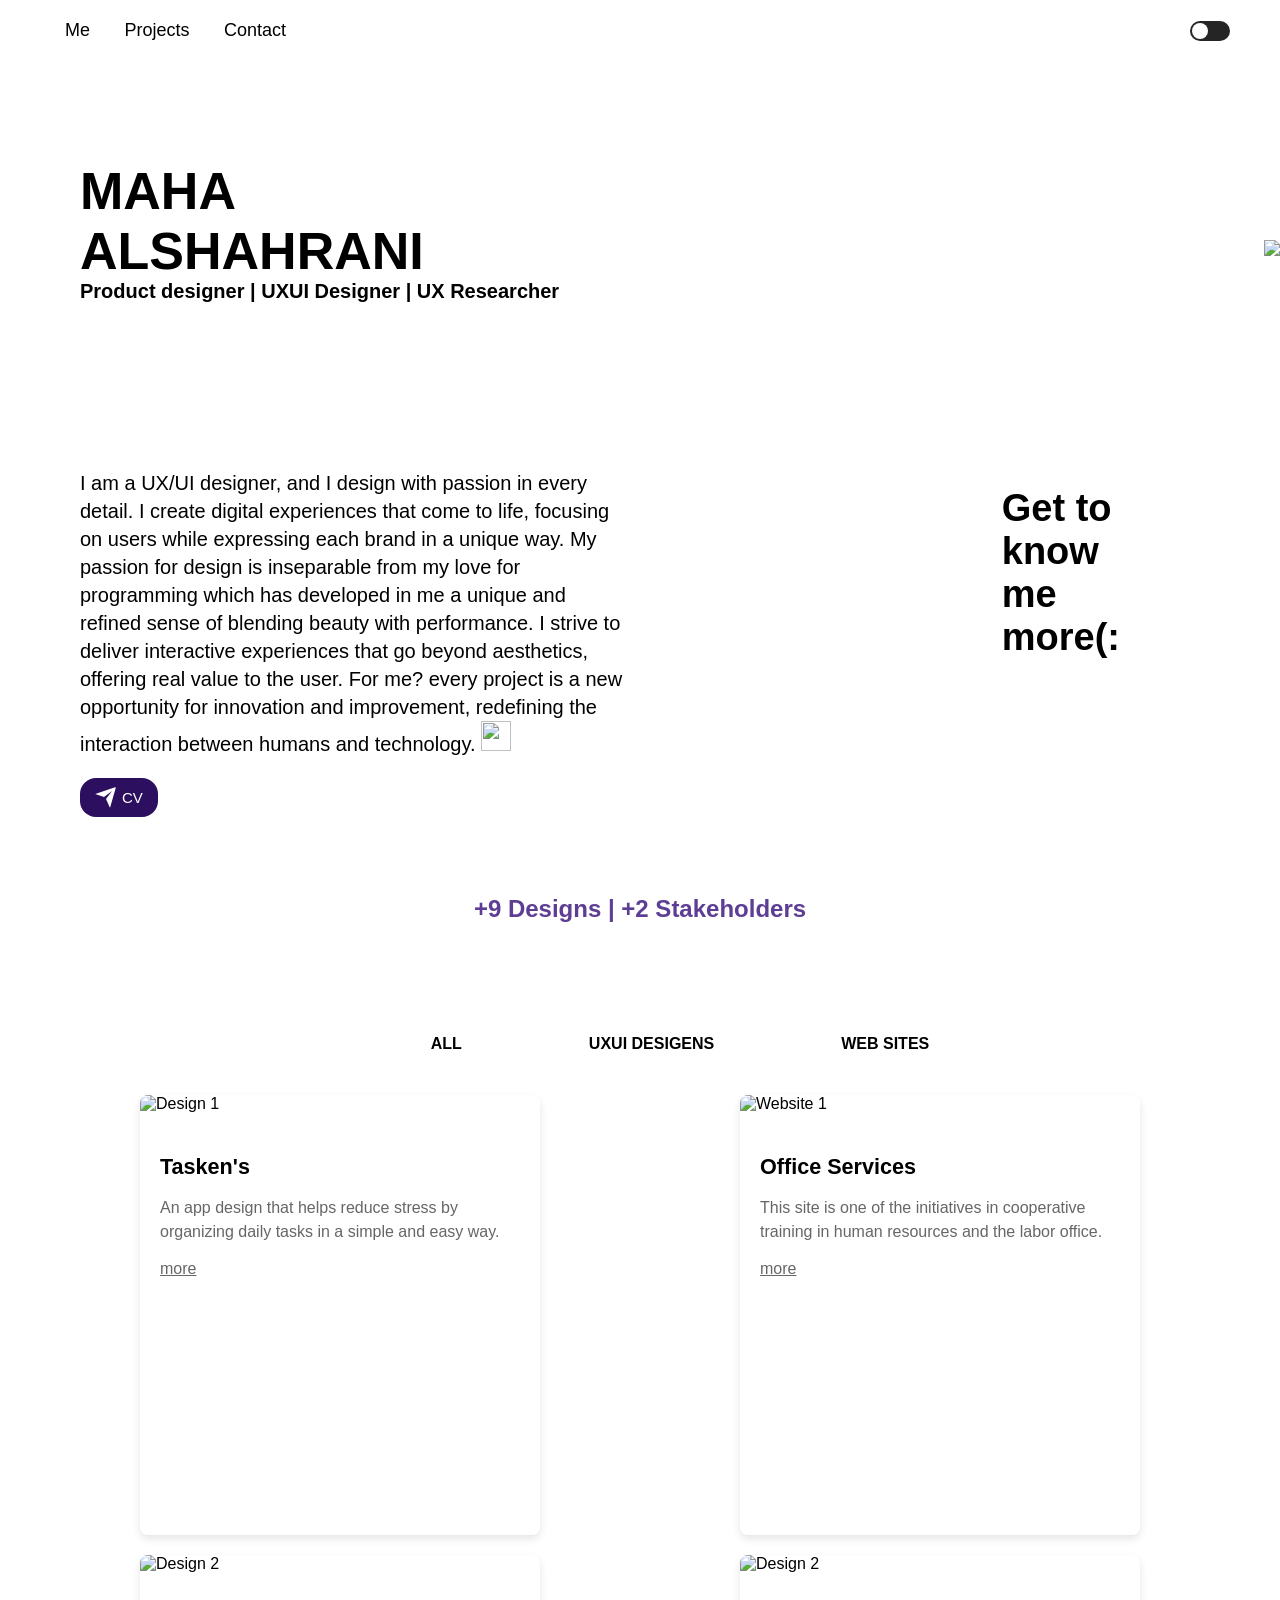
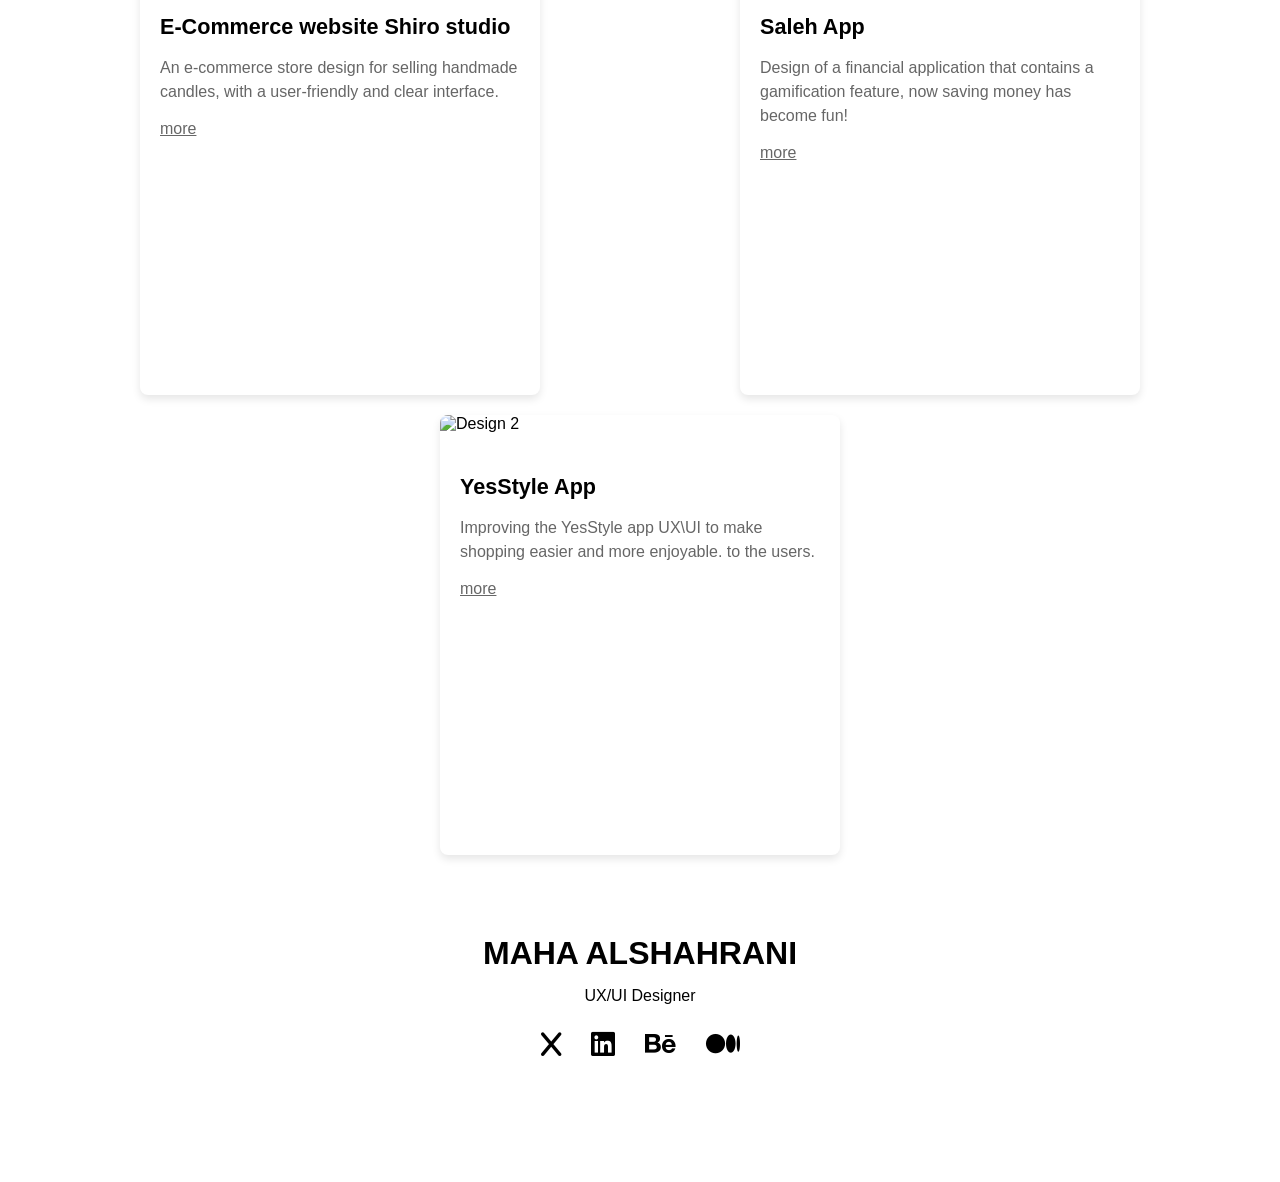
==== index.htm @ 937aa4b5 "Add files via upload" ====
<!DOCTYPE html>
<html lang="en">
<head>
    <meta charset="UTF-8">
    <link rel="stylesheet" href="style.css">
    <link rel="stylesheet" href="https://cdnjs.cloudflare.com/ajax/libs/font-awesome/6.0.0-beta3/css/all.min.css">
    <link rel="stylesheet" href="https://cdnjs.cloudflare.com/ajax/libs/font-awesome/6.0.0-beta3/css/all.min.css">
</head>
<title>MAHA ALSHAHRANI </title>
<body>
    <nav class="navbar">
        <div class="nav-items">
            <a href="#me">Me</a>
            <a href="#projects">Projects</a>
            <a href="#contact">Contact</a>
        </div>
        <label class="switch">
            <input type="checkbox" id="modeToggle">
            <span class="slider"></span>
        </label>
    </nav>

    <h1 class="me">
        <div class="text-container">
            MAHA <br>
            ALSHAHRANI <br>
            <p class="cursor typewriter-animation"> Product designer | UXUI Designer | UX Researcher</p>
            </div>
        <img src="img/pup.png" >
    </h1>
      </div>
   
      
      <span class="abutme">
     <p id="me">
        I am a UX/UI designer, and I design with passion in every detail. I create digital experiences that come to life,
        focusing on users while expressing each brand in a unique way. My passion for design is inseparable from my love for programming
        which has developed in me a unique and refined sense of blending beauty with performance. I strive to deliver interactive experiences 
        that go beyond aesthetics, offering real value to the user. For me? every project is a new opportunity for innovation and improvement, 
        redefining the interaction between humans and technology.  <img src="img/stars.png" height="30px" width="30px"> 
        <h2>  Get to know me more(:   </h2>
     </p>
    </span>

    <button>
      <div class="svg-wrapper-1">
        <div class="svg-wrapper">
          <svg
            xmlns="http://www.w3.org/2000/svg"
            viewBox="0 0 24 24"
            width="24"
            height="24"
          >
          <a href="https://drive.google.com/file/d/1FLTuZaHjuq7YHNZ5rynFEIfgqNRqNQZf/view?usp=sharing">
            <path fill="none" d="M0 0h24v24H0z"></path>
            <path
              fill="currentColor"
              d="M1.946 9.315c-.522-.174-.527-.455.01-.634l19.087-6.362c.529-.176.832.12.684.638l-5.454 19.086c-.15.529-.455.547-.679.045L12 14l6-8-8 6-8.054-2.685z"
            ></path></a>
          </svg>
        </div>
      </div>
      <span>CV</a></span>
    </button>
    <br><br><br>
    <center>
      <p id="statsText">+0 Designs | +0 Stakeholders</p>
    </center>

  <script>
    // القيم المستهدفة لكل عداد
    const targetCounts = { designs: 12, stakeholders: 2 };
    // القيم الحالية التي تبدأ من 0
    let currentCounts = { designs: 0, stakeholders: 0 };

    // دالة لتحديث النص بناءً على القيم الحالية
    function updateText() {
      document.getElementById("statsText").textContent = 
        `+${currentCounts.designs} Designs | +${currentCounts.stakeholders} Stakeholders`;
    }

    // دالة للعد التدريجي حتى الوصول للقيم المستهدفة
    function animateCounts() {
      const interval = setInterval(() => {
        // زيادة القيم تدريجياً
        if (currentCounts.designs < targetCounts.designs) currentCounts.designs++;
        if (currentCounts.stakeholders < targetCounts.stakeholders) currentCounts.stakeholders++;
        
        // تحديث النص بالعدد الجديد
        updateText();

        // إيقاف العداد بعد الوصول للقيم المستهدفة
        if (
          currentCounts.designs >= targetCounts.designs &&
          currentCounts.stakeholders >= targetCounts.stakeholders
        ) {
          clearInterval(interval);
        }
      }, 180); // سرعة العد
    }

    // تشغيل العد التلقائي عند تحميل الصفحة
    animateCounts();
  </script>


<div id="projects">
<div class="filter-buttons">
    <button class="filter-btn" onclick="filterProjects('all')">ALL</button>
    <button class="filter-btn" onclick="filterProjects('design')">UXUI DESIGENS </button>
    <button class="filter-btn" onclick="filterProjects('website')">WEB SITES </button>
  </div>
  
  <div class="projects-container">
    <div class="project-card design">
      <img src="img/taskin's.png" alt="Design 1" />
      <div class="card-content">
        <h3> Tasken's </h3>
         <p>
            An app design that helps reduce stress by organizing daily tasks in a simple and easy way.
            <br>
        </p>
        <A href="https://www.behance.net/gallery/211954435/Taskins-App"> more </A>

      </div>
    </div>
  
    <div class="project-card website">
      <img src="img/tranning.png" alt="Website 1" />
      <div class="card-content">
        <h3>Office Services</h3>
        <p>This site is one of the initiatives in cooperative training in human resources and the labor office.<br>
        </p>
        <a href="https://11maha1.github.io/TECH_GIRLS/">more</a>
      </div>
    </div>
  
    <div class="project-card design">
      <img src="img/e-commerc.png" alt="Design 2" />
      <div class="card-content">
        <h3>E-Commerce website Shiro studio</h3>
        <p>  An e-commerce store design for selling handmade candles, with a user-friendly and clear interface.   <br>
            </p>
            <a href="https://medium.com/@maha-alshahrani/hello-everyone-i-hope-you-are-all-doing-well-bae2777e1b84">more</a>
      </div>
    </div>

    <div class="project-card design">
        <img src="img/saleh app.png" alt="Design 2" />
        <div class="card-content">
          <h3> Saleh App</h3>
          <p> 
            Design of a financial application that contains a gamification feature, now saving money has become fun!
        </p>
         <a href="https://www.behance.net/gallery/211962913/Saleh-App">more</a>    
        </div>
      </div>

      <div class="project-card design">
        <img src="img/redesigen.png" alt="Design 2" />
        <div class="card-content">
          <h3> YesStyle App</h3>
          <p> 
            Improving the YesStyle app UX\UI to make shopping easier and more enjoyable. 
            to the users.<br> 
        </p>
        <a href="https://www.behance.net/gallery/211717845/Redesign-App">more</a>    
        </div>
      </div>
    </div>
 

    <footer>
      <span id="contact">
      <div class="footer-content">
        <div class="footer-info">
          <h3>MAHA ALSHAHRANI</h3>
          <p>UX/UI Designer</p>
        </div>
        <div class="social-icons">
          <a href="https://x.com/11ma_ha1" target="_blank" class="social-icon">
            <i class="fab fa-x"></i> 
          </a>
          <!-- LinkedIn -->
          <a href="https://www.linkedin.com/in/maha-alshahrani-964a62259/" target="_blank" class="social-icon">
            <i class="fab fa-linkedin"></i>
          </a>
          <!-- Behance -->
          <a href="https://www.behance.net/mahauxui" target="_blank" class="social-icon">
            <i class="fab fa-behance"></i>
          </a>
          <!-- Medium -->
          <a href="https://medium.com/@maha-alshahrani" target="_blank" class="social-icon">
            <i class="fab fa-medium"></i>
          </a>
        </div>
      </div>
      </span>
    </footer>
  
<script>

// Get the toggle checkbox
const toggle = document.getElementById('modeToggle');

// Check if dark mode is saved in localStorage
if (localStorage.getItem('theme') === 'dark') {
    document.body.classList.add('dark-mode');
    toggle.checked = true;
}
// Toggle light/dark mode
toggle.addEventListener('change', () => {
    document.body.classList.toggle('dark-mode');
    
    // Save the current theme to localStorage
    if (document.body.classList.contains('dark-mode')) {
        localStorage.setItem('theme', 'dark');
    } else {
        localStorage.setItem('theme', 'light');
    }
});

function filterProjects(category) {
  let projects = document.querySelectorAll('.project-card');
  let buttons = document.querySelectorAll('.filter-btn');

  // إزالة التحديد عن الأزرار
  buttons.forEach(btn => {
    btn.classList.remove('active');
  });

  // إضافة التحديد للزر الذي تم الضغط عليه
  event.target.classList.add('active');

  if (category === 'all') {
    projects.forEach(project => project.classList.remove('hidden'));
  } else {
    projects.forEach(project => {
      if (project.classList.contains(category)) {
        project.classList.remove('hidden');
      } else {
        project.classList.add('hidden');
      }
    });
  }
}
</script>
</body>
</html>
---- style.css ----
@import url(https://fonts.googleapis.com/css?family=Anonymous+Pro);

body {
    background-color: white;
    color: black;
    font-family: Arial, sans-serif;
    margin: 0;
    padding: 0;
    transition: background-color 0.3s, color 0.3s;
}

/* Navbar styles */
.navbar {
    display: flex;
    justify-content: space-between;
    align-items: center;
    padding: 20px 50px;
}
.nav-items a {
    text-decoration: none;
    color: black;
    margin: 0 15px;
    font-size: 18px;
}
.nav-items a:hover {
    color: #5e3e94;
}
/* Styles for the toggle switch */
.switch {
    position: relative;
    display: inline-block;
    width: 40px;
    height: 20px;
}
.switch input {
    opacity: 0;
    width: 0;
    height: 0;
}
.slider {
    position: absolute;
    cursor: pointer;
    top: 0;
    left: 0;
    right: 0;
    bottom: 0;
    background-color: #252525;
    transition: 0.4s;
    border-radius: 15px;
}
.slider:before {
    position: absolute;
    content: "";
    height: 16px;
    width: 16px;
    border-radius: 50%;
    left: 2px;
    bottom: 2px;
    background-color: white;
    transition: 0.4s;
}
/* Dark mode styles */
body.dark-mode {
    background-color: #252525;
    color: white;
}
body.dark-mode .filter-btn {
  color: white;
}
body.dark-mode .nav-items a {
  color: #fff;
}
body.dark-mode .nav-items a:hover {
  color: #cab9e9;
}
body.dark-mode .social-icon {
  color: #a1a1a1;
}
body.dark-mode .social-icon:hover {
  color: #cab9e9; 
}
body.dark-mode .project-card {
  background: #2C2C2E;
}
body.dark-mode .card-content p {
  color: #E0E0E0;
}
body.dark-mode .card-content a{
color: #E0E0E0;
}
body.dark-mode .card-content a:hover{
  color:#cab9e9;
}

/* Move the slider to the right when in dark mode */
input:checked + .slider {
    background-color: white;
}
input:checked + .slider:before {
    transform: translateX(20px);
}
.me {
    display: flex;
    align-items: center;
    justify-content: space-between; 
    font-size: 52px;
    margin-top: 100px;
    margin-left: 80px;
}
.me .text-container {
    text-align: left; 
}
/* Cursor */
.cursor{
  margin-top: 10px;
  position: relative;
  font-size: 20px;
  white-space: nowrap;
  overflow: hidden;
  transform: translateY(-50%);    
}
/* Animation */
.typewriter-animation {
animation: 
  typewriter 5s steps(50) 2s 3 normal both, 
  blinkingCursor 500ms steps(50) infinite normal;
}
@keyframes typewriter {
from { width: 0; }
to { width: 100%; }
}
@keyframes blinkingCursor{
from { border-right-color: rgba(38, 143, 155, 0.75); }
to { border-right-color: transparent; }
}
.me img {
    max-width: 500px;
    height: auto;
    margin-left: 15px; 
}
.abutme{
    display: flex;
    align-items: center;
    justify-content: space-between; 
}
.abutme h2{
    font-size: 38px;
    margin-right: 160px;
    padding-left: 120px;

}
#me {
    padding-top: 20px;
    padding-left: 80px;
    margin-top: 80px;
    padding-right: 250px;
    line-height: 28px;
    font-size: 20px;
}
button {
  margin-left: 80px;
  font-family: inherit;
  font-size: 15px;
  background: #2c0f5e;
  color: #fff;
  padding: 0.5em 1em;
  padding-left: 0.9em;
  display: flex;
  align-items: center;
  border: none;
  border-radius: 16px;
  overflow: hidden;
  transition: all 0.2s;
  cursor: pointer;
}
button a {
  color: white;
  text-decoration: none;
}
button span {
  display: block;
  margin-left: 0.3em;
  transition: all 0.3s ease-in-out;
}
button svg {
  display: block;
  transform-origin: center center;
  transition: transform 0.3s ease-in-out;
}
button:hover .svg-wrapper {
  animation: fly-1 0.6s ease-in-out infinite alternate;
}
button:hover svg {
  transform: translateX(1.2em) rotate(45deg) scale(1.1);
}
button:hover span {
  transform: translateX(5em);
}
button:active {
  transform: scale(0.95);
}
@keyframes fly-1 {
  from {
    transform: translateY(0.1em);
  }

  to {
    transform: translateY(-0.1em);
  }
}
#statsText{
  font-weight: 600;
  color: #5e3e94;
  font-size: 24px;
}
#projects{
margin-bottom: 100px;
}
/* تنسيق الأزرار للتصفية */
.filter-buttons {
    margin-top: 100px;
    display: flex;
    justify-content: center;
    margin-bottom: 30px;
    gap: 15px;
  }
  .filter-btn {
    color: #000000;
    padding: 12px 16px;
    background-color: transparent;
    border: none;
    font-size: 1rem;
    font-weight: 600;
    cursor: pointer;
    transition: all 0.3s ease;
    position: relative;
  }
  .filter-btn:hover {
    color: #4916a0;
  }
 #projects .filter-btn.active {
    color: #4916a0;
    border-bottom: 1px solid #4916a0;
    border-radius: 0;
  }

  /* حاوية المشاريع */
  .projects-container {
    margin-left: 50px;
    margin-right: 50px;
    display: flex;
    flex-wrap: wrap;
    justify-content: space-around;
    gap: 20px;
    margin-top: 15px;
  }
  
  /* تنسيق البطاقات */
  .project-card {
    width: 400px;
    height: 440px;
    background: #fff;
    border-radius: 8px;
    overflow: hidden;
    transition: transform 0.3s ease, box-shadow 0.3s ease;
    cursor: pointer;
    box-shadow: 0 4px 8px rgba(0, 0, 0, 0.1);
  }
  .project-card img {
    width: 100%;
    height: 230px;
    object-fit: cover;
    transition: transform 1.3s ease;
  }
  .card-content {
    padding: 20px;
  }
  .card-content h3 {
    font-size: 1.35rem;
    margin-bottom: 10px;
    font-weight: 550;
  }
  .card-content p {
    font-size: 1rem;
    color: #666;
    line-height: 1.5;
  }
  .card-content a{
color: #666;
margin-top: 10px; 
 }
 .card-content a:hover{
    color:#2c0f5e;
 }
  /* تصفية المشاريع حسب الفئة */
  .design, .website {
    display: block;
  }
  .hidden {
    display: none;/* منع الصور من الخروج خارج الإطار */
  }

footer {
  margin-bottom: 10px;
  margin-top: 60px;
  padding: 20px;
  text-align: center;
}
.footer-content {
  display: flex;
  flex-direction: column;
  align-items: center;
}
.footer-info h3 {
  font-size: 2rem;
  margin: 0;
}
.footer-info p {
  font-size: 1rem;
  margin: 15px 0 20px;
}
.social-icons {
  display: flex;
  gap: 30px;
  justify-content: center;
}
.social-icon {
  color: rgb(0, 0, 0);
  font-size: 2rem;
  transition: color 0.3s ease;
}
.social-icon:hover {
  color: #cab9e9; 
}

.social-icon .fab {
  font-size: 1.7rem;
}
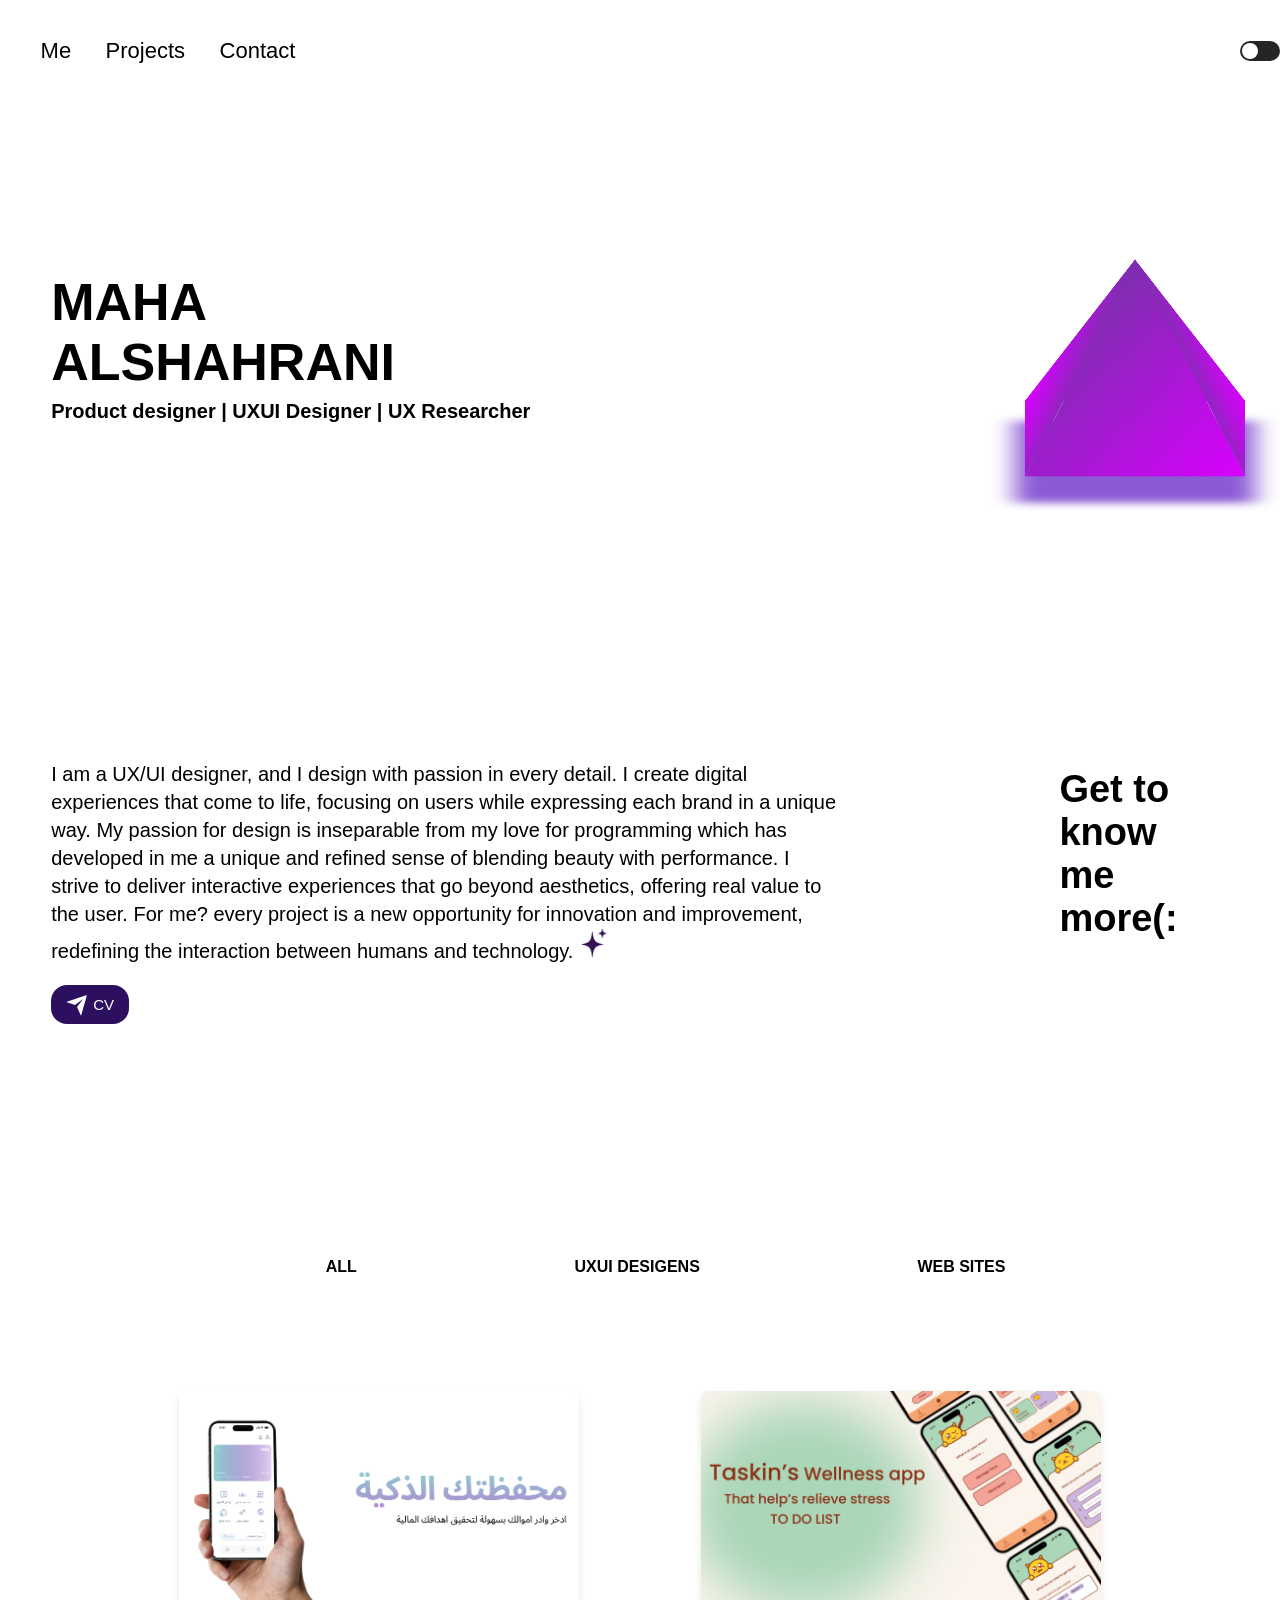
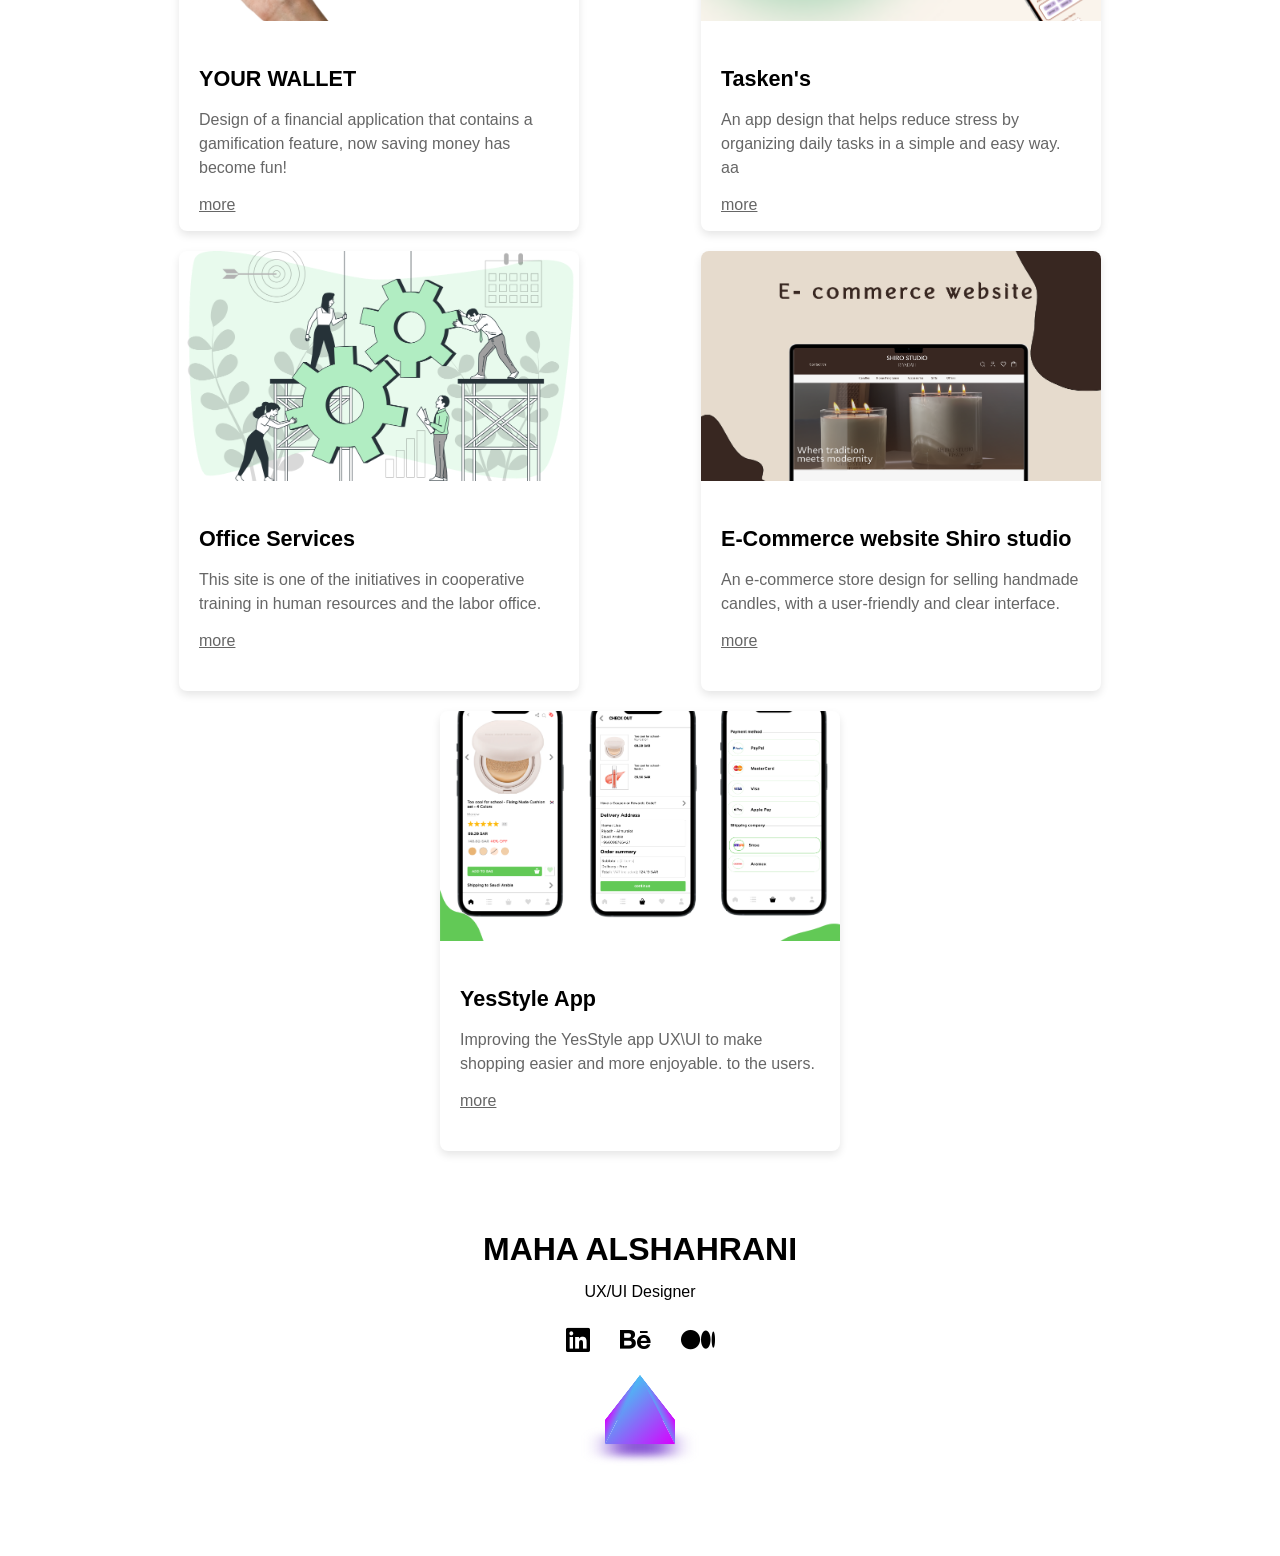
==== commit 01cf10be: "Add files via upload" ====
--- a/index.htm
+++ b/index.htm
@@ -26,7 +26,16 @@
             ALSHAHRANI <br>
             <p class="cursor typewriter-animation"> Product designer | UXUI Designer | UX Researcher</p>
             </div>
-        <img src="img/pup.png" >
+       <!---<img src="img/pup.png" >--> 
+<div class="pyramid-loader">
+  <div class="wrapper">
+    <span class="side side1"></span>
+    <span class="side side2"></span>
+    <span class="side side3"></span>
+    <span class="side side4"></span>
+    <span class="shadow"></span>
+  </div>  
+</div>
     </h1>
       </div>
    
@@ -63,46 +72,7 @@
       <span>CV</a></span>
     </button>
     <br><br><br>
-    <center>
-      <p id="statsText">+0 Designs | +0 Stakeholders</p>
-    </center>
-
-  <script>
-    // القيم المستهدفة لكل عداد
-    const targetCounts = { designs: 12, stakeholders: 2 };
-    // القيم الحالية التي تبدأ من 0
-    let currentCounts = { designs: 0, stakeholders: 0 };
-
-    // دالة لتحديث النص بناءً على القيم الحالية
-    function updateText() {
-      document.getElementById("statsText").textContent = 
-        `+${currentCounts.designs} Designs | +${currentCounts.stakeholders} Stakeholders`;
-    }
-
-    // دالة للعد التدريجي حتى الوصول للقيم المستهدفة
-    function animateCounts() {
-      const interval = setInterval(() => {
-        // زيادة القيم تدريجياً
-        if (currentCounts.designs < targetCounts.designs) currentCounts.designs++;
-        if (currentCounts.stakeholders < targetCounts.stakeholders) currentCounts.stakeholders++;
-        
-        // تحديث النص بالعدد الجديد
-        updateText();
-
-        // إيقاف العداد بعد الوصول للقيم المستهدفة
-        if (
-          currentCounts.designs >= targetCounts.designs &&
-          currentCounts.stakeholders >= targetCounts.stakeholders
-        ) {
-          clearInterval(interval);
-        }
-      }, 180); // سرعة العد
-    }
-
-    // تشغيل العد التلقائي عند تحميل الصفحة
-    animateCounts();
-  </script>
-
+   
 
 <div id="projects">
 <div class="filter-buttons">
@@ -113,15 +83,25 @@
   
   <div class="projects-container">
     <div class="project-card design">
+      <img src="img/wallet.png" alt="Design 2" />
+      <div class="card-content">
+        <h3> YOUR WALLET </h3>
+        <p> 
+          Design of a financial application that contains a gamification feature, now saving money has become fun!
+      </p>
+       <a href="https://www.behance.net/gallery/213758563/YOUR-WALLET">more</a>    
+      </div>
+    </div>
+
+    <div class="project-card design">
       <img src="img/taskin's.png" alt="Design 1" />
       <div class="card-content">
         <h3> Tasken's </h3>
          <p>
             An app design that helps reduce stress by organizing daily tasks in a simple and easy way.
-            <br>
+            <br>aa
         </p>
         <A href="https://www.behance.net/gallery/211954435/Taskins-App"> more </A>
-
       </div>
     </div>
   
@@ -145,16 +125,6 @@
       </div>
     </div>
 
-    <div class="project-card design">
-        <img src="img/saleh app.png" alt="Design 2" />
-        <div class="card-content">
-          <h3> Saleh App</h3>
-          <p> 
-            Design of a financial application that contains a gamification feature, now saving money has become fun!
-        </p>
-         <a href="https://www.behance.net/gallery/211962913/Saleh-App">more</a>    
-        </div>
-      </div>
 
       <div class="project-card design">
         <img src="img/redesigen.png" alt="Design 2" />
@@ -178,9 +148,7 @@
           <p>UX/UI Designer</p>
         </div>
         <div class="social-icons">
-          <a href="https://x.com/11ma_ha1" target="_blank" class="social-icon">
-            <i class="fab fa-x"></i> 
-          </a>
+         
           <!-- LinkedIn -->
           <a href="https://www.linkedin.com/in/maha-alshahrani-964a62259/" target="_blank" class="social-icon">
             <i class="fab fa-linkedin"></i>
@@ -196,6 +164,17 @@
         </div>
       </div>
       </span>
+<center>
+<div class="pyramid-loader2">
+  <div class="wrapper2">
+    <span class="side side12"></span>
+    <span class="side side22"></span>
+    <span class="side side32"></span>
+    <span class="side side42"></span>
+    <span class="shadow2"></span>
+  </div>
+</div>
+</center>
     </footer>
   
 <script>
@@ -246,4 +225,4 @@
 }
 </script>
 </body>
-</html>
+</html>
--- a/style.css
+++ b/style.css
@@ -1,5 +1,4 @@
 @import url(https://fonts.googleapis.com/css?family=Anonymous+Pro);
-
 body {
     background-color: white;
     color: black;
@@ -14,13 +13,14 @@
     display: flex;
     justify-content: space-between;
     align-items: center;
-    padding: 20px 50px;
+    padding-top: 3%;
+    padding-left: 2%;
 }
 .nav-items a {
     text-decoration: none;
     color: black;
     margin: 0 15px;
-    font-size: 18px;
+    font-size: 22px;
 }
 .nav-items a:hover {
     color: #5e3e94;
@@ -104,15 +104,84 @@
     align-items: center;
     justify-content: space-between; 
     font-size: 52px;
-    margin-top: 100px;
-    margin-left: 80px;
+    margin-left: 4%;
+    margin-top: 12%;
 }
 .me .text-container {
     text-align: left; 
 }
+/* From Uiverse.io by Anita3761520000 */ 
+.pyramid-loader {
+  position: relative;
+  width: 290px;
+  height: 290px;
+  display: block;
+  transform-style: preserve-3d;
+  transform: rotateX(-20deg);
+}
+.wrapper {
+  position: relative;
+  width: 100%;
+  height: 100%;
+  transform-style: preserve-3d;
+  animation: spin 4s linear infinite;
+}
+@keyframes spin {
+  100% {
+    transform: rotateY(360deg);
+  }
+}
+.pyramid-loader .wrapper .side {
+  width: 220px;
+  height: 220px;
+  /* you can choose any gradient or color you want */
+  /* background: radial-gradient( #2F2585 10%, #F028FD 70%, #2BDEAC 120%); */
+  position: absolute;
+  top: 0;
+  left: 0;
+  right: 0;
+  bottom: 0;
+  margin: auto;
+  transform-origin: center top;
+  clip-path: polygon(50% 0%, 0% 100%, 100% 100%);
+}
+
+.pyramid-loader .wrapper .side1 {
+  transform: rotateZ(-30deg) rotateY(90deg);
+  background: linear-gradient(to bottom right, #5e3e94, #da00ff);
+}
+
+.pyramid-loader .wrapper .side2 {
+  transform: rotateZ(30deg) rotateY(90deg);
+  background: linear-gradient(to bottom right, #5e3e94, #da00ff);
+}
+
+.pyramid-loader .wrapper .side3 {
+  transform: rotateX(30deg);
+  background: linear-gradient(to bottom right, #5e3e94, #da00ff);
+}
+
+.pyramid-loader .wrapper .side4 {
+  transform: rotateX(-30deg);
+  background: linear-gradient(to bottom right, #5e3e94, #da00ff);
+}
+
+.pyramid-loader .wrapper .shadow {
+  width: 240px;
+  height: 240px;
+  background: #8b5ad5;
+  position: absolute;
+  top: 130px;
+  left: 0;
+  right: 0;
+  bottom: 0;
+  margin: auto;
+  transform: rotateX(90deg) translateZ(-40px);
+  filter: blur(12px);
+}
 /* Cursor */
 .cursor{
-  margin-top: 10px;
+  margin-top: 4%;
   position: relative;
   font-size: 20px;
   white-space: nowrap;
@@ -133,11 +202,6 @@
 from { border-right-color: rgba(38, 143, 155, 0.75); }
 to { border-right-color: transparent; }
 }
-.me img {
-    max-width: 500px;
-    height: auto;
-    margin-left: 15px; 
-}
 .abutme{
     display: flex;
     align-items: center;
@@ -145,20 +209,20 @@
 }
 .abutme h2{
     font-size: 38px;
-    margin-right: 160px;
-    padding-left: 120px;
-
+    margin-right: 8%;
+    padding-left: 4%;
+    padding-top: 14%;
 }
 #me {
-    padding-top: 20px;
-    padding-left: 80px;
-    margin-top: 80px;
-    padding-right: 250px;
+    padding-top: 7%;
+    padding-left: 4%;
+    margin-top: 10%;
+    padding-right: 13%;
     line-height: 28px;
     font-size: 20px;
 }
 button {
-  margin-left: 80px;
+  margin-left: 4%;
   font-family: inherit;
   font-size: 15px;
   background: #2c0f5e;
@@ -214,19 +278,19 @@
   font-size: 24px;
 }
 #projects{
-margin-bottom: 100px;
+margin-bottom: 10%;
 }
 /* تنسيق الأزرار للتصفية */
 .filter-buttons {
-    margin-top: 100px;
+    margin-top: 10%;
     display: flex;
     justify-content: center;
-    margin-bottom: 30px;
-    gap: 15px;
+    margin-bottom: 5%;
+    gap: 5%;
   }
   .filter-btn {
     color: #000000;
-    padding: 12px 16px;
+    padding: 4% 4%;
     background-color: transparent;
     border: none;
     font-size: 1rem;
@@ -246,8 +310,8 @@
 
   /* حاوية المشاريع */
   .projects-container {
-    margin-left: 50px;
-    margin-right: 50px;
+    margin-left: 10%;
+    margin-right: 10%;
     display: flex;
     flex-wrap: wrap;
     justify-content: space-around;
@@ -301,7 +365,6 @@
   }
 
 footer {
-  margin-bottom: 10px;
   margin-top: 60px;
   padding: 20px;
   text-align: center;
@@ -336,3 +399,142 @@
 .social-icon .fab {
   font-size: 1.7rem;
 }
+/* From Uiverse.io by Anita3761520000 */ 
+.pyramid-loader2 {
+  margin-bottom: 20px;
+  position: relative;
+  margin-top: 50px;
+  display: block;
+  transform-style: preserve-3d;
+  transform: rotateX(-20deg);
+}
+
+.wrapper2 {
+  position: relative;
+  width: 50%;
+  height: 50%;
+  transform-style: preserve-3d;
+  animation: spin 4s linear infinite;
+}
+
+@keyframes spin {
+  100% {
+    transform: rotateY(360deg);
+  }
+}
+
+.pyramid-loader2 .wrapper2 .side {
+  width: 70px;
+  height: 70px;
+  /* you can choose any gradient or color you want */
+  /* background: radial-gradient( #2F2585 10%, #F028FD 70%, #2BDEAC 120%); */
+  position: absolute;
+  top: 0;
+  left: 0;
+  right: 0;
+  bottom: 0;
+  margin: auto;
+  transform-origin: center top;
+  clip-path: polygon(50% 0%, 0% 100%, 100% 100%);
+}
+
+.pyramid-loader2 .wrapper2 .side12 {
+  transform: rotateZ(-30deg) rotateY(90deg);
+  background: linear-gradient(to bottom right, #1afbf0, #da00ff);
+}
+
+.pyramid-loader2 .wrapper2 .side22 {
+  transform: rotateZ(30deg) rotateY(90deg);
+  background: linear-gradient(to bottom right, #1afbf0, #da00ff);
+}
+
+.pyramid-loader2 .wrapper2 .side32 {
+  transform: rotateX(30deg);
+  background: linear-gradient(to bottom right, #1afbf0, #da00ff);
+}
+
+.pyramid-loader2 .wrapper2 .side42 {
+  transform: rotateX(-30deg);
+  background: linear-gradient(to bottom right, #1afbf0, #da00ff);
+}
+
+.pyramid-loader2 .wrapper2 .shadow2 {
+  width: 60px;
+  height: 60px;
+  background: #8b5ad5;
+  position: absolute;
+  top: 0;
+  left: 0;
+  right: 0;
+  bottom: 0;
+  margin: auto;
+  transform: rotateX(90deg) translateZ(-40px);
+  filter: blur(12px);
+}
+/*
+@media (max-width: 800px){
+  .navbar {
+    padding: 40px 20px;
+    font-size: 33px;
+}
+.nav-items a {
+  margin: 0 20px;
+  font-size: 30px;
+}
+.me {
+  font-size: 42px;
+  margin-top: 50px;
+  margin-left: 30px;
+}
+.pyramid-loader {
+  position: relative;
+  margin-top: 50px;
+  margin-left: 80px;
+  display: block;
+  transform-style: preserve-3d;
+  transform: rotateX(-20deg);
+}
+.wrapper {
+  position: relative;
+  width: 50%;
+  height: 50%;
+  transform-style: preserve-3d;
+  animation: spin 4s linear infinite;
+}
+.pyramid-loader .wrapper .side {
+  width: 110px;
+  height: 110px;
+}
+.pyramid-loader .wrapper .shadow {
+  width: 100px;
+  height: 100px;
+}
+.cursor{
+  font-size: 15px;  
+}
+.abutme p {
+  margin-right: 80px;
+  padding-left: 20px;
+  padding-top: 20px;
+  line-height: 28px;
+  font-size: 15px;
+}
+#me h2{
+  padding-right: 10px;
+}
+#statsText{
+  font-size: 18px;
+}
+  .filter-btn {
+    padding: 6px 10px;
+    font-size: 14px;
+    font-weight: 400;
+  }
+  .projects-container {
+    align-items: center;
+    display: flex;
+    flex-wrap: wrap;
+    justify-content: space-around;
+    gap: 10px;
+  }
+}*/
